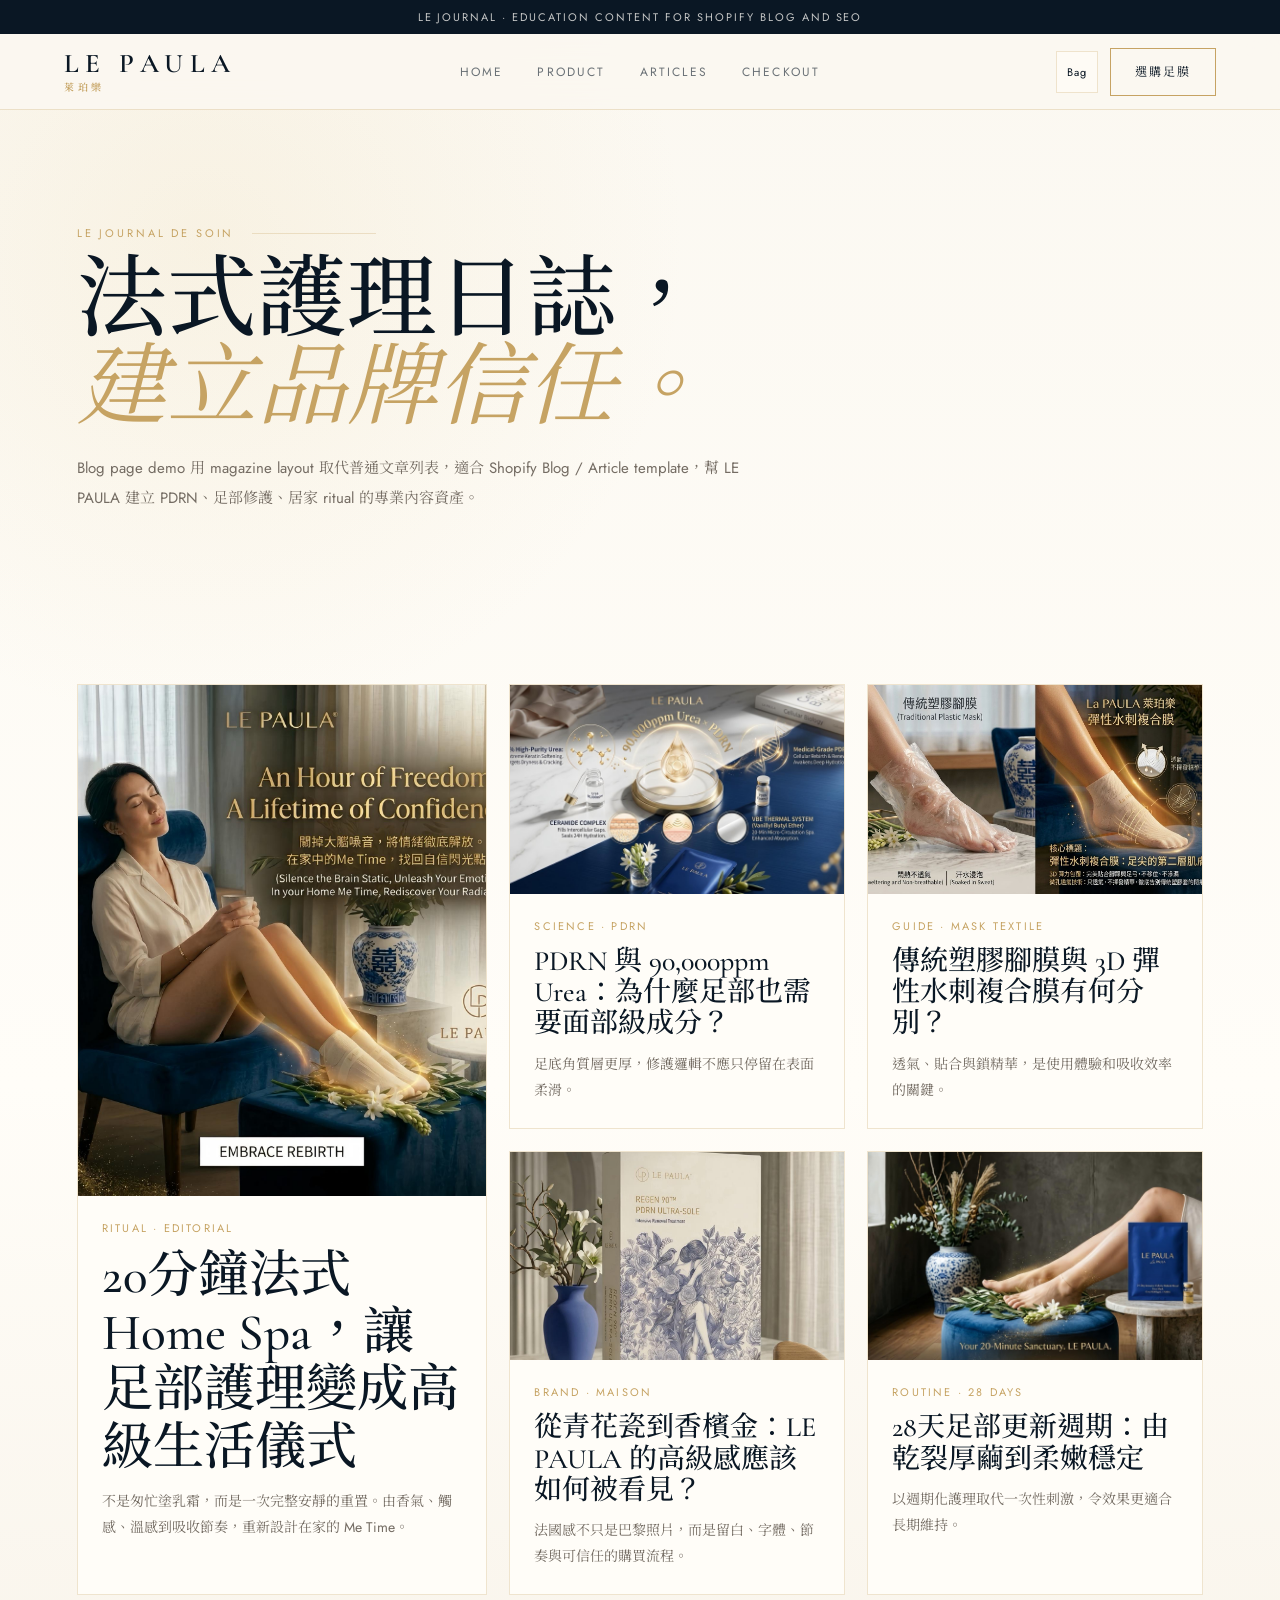
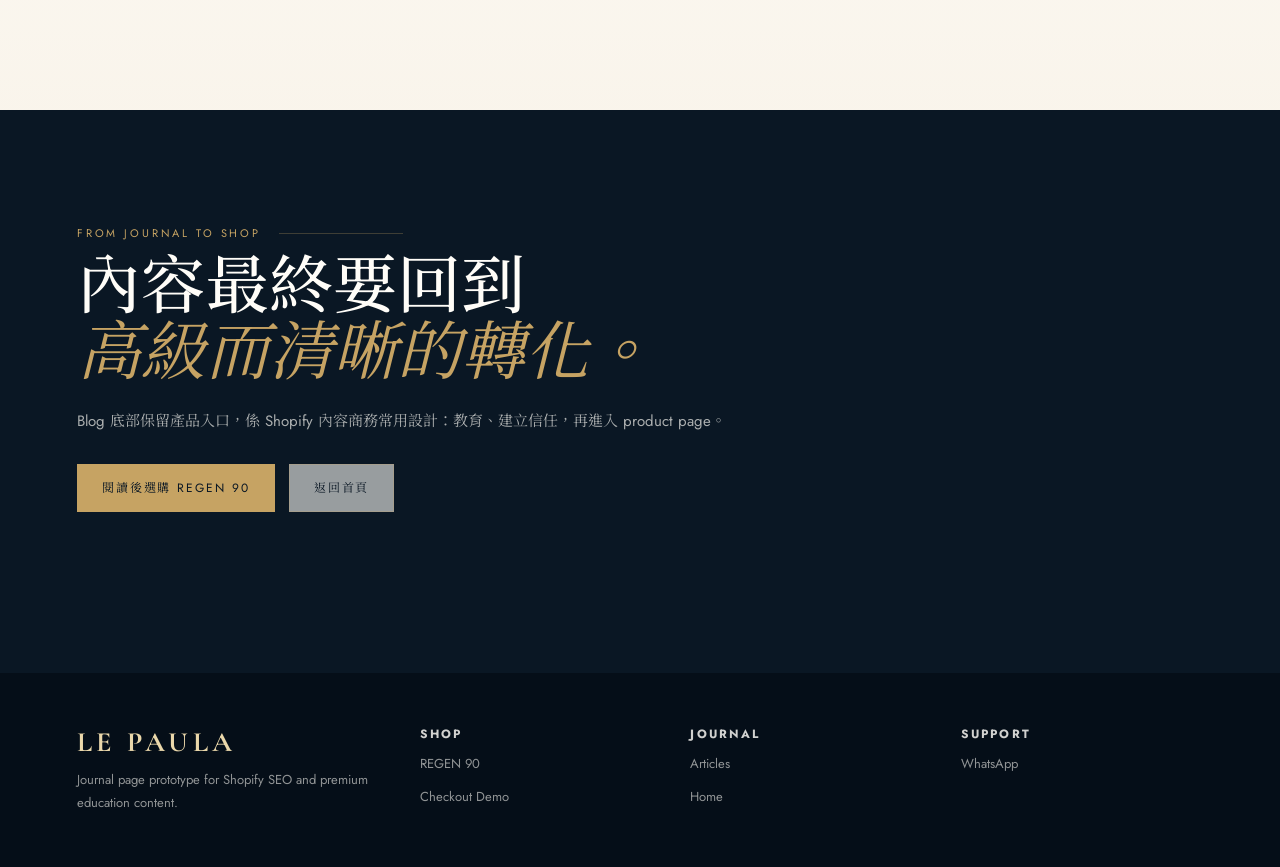
==== shopify-demo/blog.html @ d7af283c "Add French luxury Shopify demo" ====
<!DOCTYPE html>
<html lang="zh-HK">
<head>
  <meta charset="UTF-8">
  <meta name="viewport" content="width=device-width, initial-scale=1.0">
  <title>Le Journal | LE PAULA</title>
  <link rel="preconnect" href="https://fonts.googleapis.com">
  <link rel="preconnect" href="https://fonts.gstatic.com" crossorigin>
  <link href="https://fonts.googleapis.com/css2?family=Cormorant+Garamond:ital,wght@0,400;0,500;0,600;1,400&family=Jost:wght@300;400;500;600&family=Noto+Serif+TC:wght@300;400;500;600&display=swap" rel="stylesheet">
  <link rel="stylesheet" href="assets/shopify-demo.css">
</head>
<body>
<div class="site-shell">
  <div class="announcement">Le Journal · Education content for Shopify blog and SEO</div>
  <nav class="nav">
    <a class="brand" href="index.html">LE PAULA<span>萊珀樂</span></a>
    <ul class="nav-links">
      <li><a href="index.html">Home</a></li>
      <li><a href="product.html">Product</a></li>
      <li><a href="#articles">Articles</a></li>
      <li><a href="payment.html">Checkout</a></li>
    </ul>
    <div class="nav-actions">
      <a class="nav-icon" href="product.html">Bag</a>
      <a class="nav-cta" href="product.html">選購足膜</a>
    </div>
  </nav>

  <header class="page-hero">
    <div class="eyebrow">Le Journal de Soin</div>
    <h1 class="page-title">法式護理日誌，<br><em>建立品牌信任。</em></h1>
    <p class="section-copy">Blog page demo 用 magazine layout 取代普通文章列表，適合 Shopify Blog / Article template，幫 LE PAULA 建立 PDRN、足部修護、居家 ritual 的專業內容資產。</p>
  </header>

  <section class="section" id="articles">
    <div class="journal-grid">
      <article class="journal-card featured">
        <img src="../PHOTO-2026-05-23-18-42-35 2.jpg" alt="Home me time ritual">
        <div class="journal-body">
          <div class="journal-meta">Ritual · Editorial</div>
          <h2 class="journal-title">20分鐘法式 Home Spa，讓足部護理變成高級生活儀式</h2>
          <p>不是匆忙塗乳霜，而是一次完整安靜的重置。由香氣、觸感、溫感到吸收節奏，重新設計在家的 Me Time。</p>
        </div>
      </article>
      <article class="journal-card">
        <img src="../PHOTO-2026-05-23-18-42-35.jpg" alt="Ingredient science">
        <div class="journal-body">
          <div class="journal-meta">Science · PDRN</div>
          <h2 class="journal-title">PDRN 與 90,000ppm Urea：為什麼足部也需要面部級成分？</h2>
          <p>足底角質層更厚，修護邏輯不應只停留在表面柔滑。</p>
        </div>
      </article>
      <article class="journal-card">
        <img src="../PHOTO-2026-05-23-18-42-37.jpg" alt="Mask comparison">
        <div class="journal-body">
          <div class="journal-meta">Guide · Mask Textile</div>
          <h2 class="journal-title">傳統塑膠腳膜與 3D 彈性水刺複合膜有何分別？</h2>
          <p>透氣、貼合與鎖精華，是使用體驗和吸收效率的關鍵。</p>
        </div>
      </article>
      <article class="journal-card">
        <img src="../PHOTO-2026-05-23-18-42-36.jpg" alt="Product box">
        <div class="journal-body">
          <div class="journal-meta">Brand · Maison</div>
          <h2 class="journal-title">從青花瓷到香檳金：LE PAULA 的高級感應該如何被看見？</h2>
          <p>法國感不只是巴黎照片，而是留白、字體、節奏與可信任的購買流程。</p>
        </div>
      </article>
      <article class="journal-card">
        <img src="../PHOTO-2026-05-23-18-42-36 2.jpg" alt="20 minute sanctuary">
        <div class="journal-body">
          <div class="journal-meta">Routine · 28 Days</div>
          <h2 class="journal-title">28天足部更新週期：由乾裂厚繭到柔嫩穩定</h2>
          <p>以週期化護理取代一次性刺激，令效果更適合長期維持。</p>
        </div>
      </article>
    </div>
  </section>

  <section class="section collection">
    <div class="section-head">
      <div class="eyebrow">From Journal To Shop</div>
      <h2 class="section-title">內容最終要回到<br><em>高級而清晰的轉化。</em></h2>
      <p class="section-copy">Blog 底部保留產品入口，係 Shopify 內容商務常用設計：教育、建立信任，再進入 product page。</p>
      <div class="hero-actions">
        <a class="btn btn-gold" href="product.html">閱讀後選購 REGEN 90</a>
        <a class="btn btn-light" href="index.html">返回首頁</a>
      </div>
    </div>
  </section>

  <footer class="footer">
    <div><h3>LE PAULA</h3><p>Journal page prototype for Shopify SEO and premium education content.</p></div>
    <div><b>Shop</b><a href="product.html">REGEN 90</a><a href="payment.html">Checkout Demo</a></div>
    <div><b>Journal</b><a href="#articles">Articles</a><a href="index.html">Home</a></div>
    <div><b>Support</b><a href="https://wa.me/85263869949">WhatsApp</a></div>
  </footer>
</div>
</body>
</html>
---- shopify-demo/assets/shopify-demo.css ----
:root {
  --ink: #0a1724;
  --ink-2: #122941;
  --porcelain: #fbf8f1;
  --porcelain-2: #f2eadc;
  --paper: #fffdf8;
  --gold: #c6a363;
  --gold-2: #ead7aa;
  --rose: #c7b7ad;
  --muted: #746c63;
  --line: rgba(198, 163, 99, 0.28);
  --line-dark: rgba(255, 253, 248, 0.2);
  --shadow: 0 24px 70px rgba(10, 23, 36, 0.12);
  --serif: "Cormorant Garamond", "Noto Serif TC", serif;
  --body: "Jost", "Noto Serif TC", sans-serif;
}

* { box-sizing: border-box; margin: 0; padding: 0; }
html { scroll-behavior: smooth; }
body {
  font-family: var(--body);
  background: var(--porcelain);
  color: var(--ink);
  overflow-x: hidden;
}
img { display: block; max-width: 100%; }
a { color: inherit; text-decoration: none; }
button, input, select {
  font: inherit;
}

.site-shell {
  min-height: 100vh;
  background:
    radial-gradient(circle at 16% 10%, rgba(234, 215, 170, 0.22), transparent 30rem),
    linear-gradient(180deg, var(--porcelain) 0%, #fffdf8 44%, var(--porcelain-2) 100%);
}

.announcement {
  height: 34px;
  display: flex;
  align-items: center;
  justify-content: center;
  padding: 0 18px;
  background: var(--ink);
  color: rgba(255, 253, 248, 0.76);
  font-size: 11px;
  letter-spacing: 0.18em;
  text-transform: uppercase;
}

.nav {
  position: sticky;
  top: 0;
  z-index: 30;
  min-height: 76px;
  display: grid;
  grid-template-columns: 1fr auto 1fr;
  align-items: center;
  gap: 24px;
  padding: 0 clamp(20px, 5vw, 66px);
  background: rgba(251, 248, 241, 0.88);
  border-bottom: 1px solid var(--line);
  backdrop-filter: blur(18px);
}

.brand {
  font-family: var(--serif);
  font-size: 27px;
  font-weight: 600;
  letter-spacing: 0.24em;
  line-height: 1;
}

.brand span {
  display: block;
  margin-top: 6px;
  font-family: var(--body);
  font-size: 10px;
  letter-spacing: 0.36em;
  color: var(--gold);
}

.nav-links {
  display: flex;
  justify-content: center;
  gap: 34px;
  list-style: none;
  color: rgba(10, 23, 36, 0.6);
  font-size: 12px;
  letter-spacing: 0.18em;
  text-transform: uppercase;
}

.nav-actions {
  display: flex;
  justify-content: flex-end;
  align-items: center;
  gap: 12px;
}

.nav-icon {
  width: 42px;
  height: 42px;
  display: grid;
  place-items: center;
  border: 1px solid var(--line);
  background: rgba(255, 253, 248, 0.54);
  color: var(--ink);
  font-size: 11px;
  letter-spacing: 0.08em;
}

.nav-cta, .btn {
  min-height: 48px;
  display: inline-flex;
  align-items: center;
  justify-content: center;
  border: 1px solid transparent;
  padding: 0 24px;
  cursor: pointer;
  font-size: 12px;
  letter-spacing: 0.16em;
  text-transform: uppercase;
  transition: transform 0.24s ease, background 0.24s ease, color 0.24s ease, border-color 0.24s ease;
}

.nav-cta {
  border-color: var(--gold);
  color: var(--ink);
}

.btn:hover, .nav-cta:hover { transform: translateY(-2px); }
.btn-dark { background: var(--ink); color: var(--gold-2); border-color: var(--ink); }
.btn-light { background: rgba(255, 253, 248, 0.58); color: var(--ink); border-color: var(--line); }
.btn-gold { background: var(--gold); color: var(--ink); border-color: var(--gold); }
.btn-full { width: 100%; }

.hero {
  min-height: calc(100vh - 110px);
  display: grid;
  grid-template-columns: minmax(420px, 0.92fr) 1.08fr;
}

.hero-copy {
  padding: clamp(56px, 7vw, 108px) clamp(28px, 6vw, 84px);
  display: flex;
  flex-direction: column;
  justify-content: center;
}

.eyebrow {
  display: flex;
  align-items: center;
  gap: 18px;
  color: var(--gold);
  font-size: 11px;
  letter-spacing: 0.26em;
  text-transform: uppercase;
}

.eyebrow::after {
  content: "";
  width: 124px;
  height: 1px;
  background: var(--line);
}

.hero h1, .page-title, .section-title, .product-title, .journal-title {
  font-family: var(--serif);
  font-weight: 500;
  letter-spacing: 0;
}

.hero h1 {
  margin-top: 24px;
  font-size: clamp(50px, 6.2vw, 88px);
  line-height: 0.92;
}

.hero h1 em, .section-title em, .product-title em, .page-title em {
  color: var(--gold);
  font-style: italic;
  font-weight: 400;
}

.hero-lede {
  margin-top: 24px;
  max-width: 560px;
  color: var(--ink-2);
  font-family: "Noto Serif TC", serif;
  font-size: clamp(18px, 1.7vw, 25px);
  line-height: 1.78;
}

.hero-copy p:not(.hero-lede) {
  margin-top: 16px;
  max-width: 560px;
  color: var(--muted);
  font-size: 15px;
  line-height: 2;
}

.hero-actions {
  margin-top: 28px;
  display: flex;
  gap: 14px;
  flex-wrap: wrap;
}

.hero-media {
  position: relative;
  min-height: calc(100vh - 110px);
  background: var(--ink);
  overflow: hidden;
}

.hero-media img {
  width: 100%;
  height: 100%;
  object-fit: cover;
  object-position: center;
}

.hero-panel {
  position: absolute;
  right: 36px;
  bottom: 36px;
  width: min(360px, calc(100% - 72px));
  padding: 26px;
  color: var(--paper);
  background: rgba(10, 23, 36, 0.74);
  border: 1px solid rgba(234, 215, 170, 0.36);
  backdrop-filter: blur(16px);
}

.hero-panel strong {
  display: block;
  font-family: var(--serif);
  color: var(--gold-2);
  font-size: 31px;
  line-height: 1.05;
  font-weight: 500;
}

.hero-panel span {
  display: block;
  margin-top: 10px;
  color: rgba(255, 253, 248, 0.72);
  font-size: 14px;
  line-height: 1.8;
}

.section {
  padding: clamp(72px, 9vw, 132px) clamp(22px, 6vw, 82px);
}

.section-head {
  max-width: 760px;
  margin-bottom: 46px;
}

.section-title {
  margin-top: 14px;
  font-size: clamp(38px, 5vw, 70px);
  line-height: 1.02;
}

.section-copy {
  margin-top: 20px;
  max-width: 680px;
  color: var(--muted);
  font-size: 15px;
  line-height: 2;
}

.science-strip {
  display: grid;
  grid-template-columns: repeat(4, 1fr);
  border-top: 1px solid var(--line);
  border-bottom: 1px solid var(--line);
}

.science-item {
  min-height: 210px;
  padding: 32px 26px;
  border-right: 1px solid var(--line);
}

.science-item:last-child { border-right: 0; }
.science-item b {
  display: block;
  font-family: var(--serif);
  color: var(--gold);
  font-size: 28px;
  font-weight: 500;
}
.science-item span {
  display: block;
  margin-top: 14px;
  color: var(--muted);
  font-size: 14px;
  line-height: 1.85;
}

.editorial {
  display: grid;
  grid-template-columns: 0.9fr 1.1fr;
  gap: clamp(34px, 7vw, 88px);
  align-items: center;
}

.framed-image {
  position: relative;
}

.framed-image::before {
  content: "";
  position: absolute;
  left: -18px;
  top: 20px;
  width: 92%;
  height: 94%;
  border: 1px solid var(--line);
}

.framed-image img {
  position: relative;
  width: 100%;
  aspect-ratio: 3 / 4;
  object-fit: cover;
  object-position: center top;
  border: 1px solid var(--line);
  background: var(--paper);
}

.quote {
  margin-top: 28px;
  padding: 28px 34px;
  border-left: 2px solid var(--gold);
  background: rgba(255, 253, 248, 0.64);
  color: var(--ink-2);
  font-family: "Noto Serif TC", serif;
  font-size: 19px;
  line-height: 1.9;
}

.collection {
  background: var(--ink);
  color: var(--paper);
}

.collection .section-copy { color: rgba(255, 253, 248, 0.66); }
.collection .section-title { color: var(--paper); }
.product-grid {
  display: grid;
  grid-template-columns: repeat(3, 1fr);
  gap: 1px;
  background: var(--line-dark);
  border: 1px solid var(--line-dark);
}

.product-card {
  background: rgba(255, 253, 248, 0.045);
  padding: 28px;
  display: flex;
  flex-direction: column;
}

.product-card img {
  width: 100%;
  aspect-ratio: 4 / 3;
  object-fit: cover;
  background: rgba(255, 253, 248, 0.06);
  border: 1px solid rgba(255, 253, 248, 0.12);
}

.product-card h3 {
  margin-top: 24px;
  color: var(--gold-2);
  font-family: var(--serif);
  font-size: 31px;
  font-weight: 500;
  line-height: 1.05;
}

.product-card p {
  margin-top: 12px;
  color: rgba(255, 253, 248, 0.66);
  font-size: 14px;
  line-height: 1.75;
  flex: 1;
}

.price-line {
  margin-top: 22px;
  display: flex;
  justify-content: space-between;
  align-items: center;
  color: var(--paper);
}

.journal-grid {
  display: grid;
  grid-template-columns: 1.1fr 0.9fr 0.9fr;
  gap: 22px;
}

.journal-card {
  background: var(--paper);
  border: 1px solid var(--line);
  min-height: 100%;
}

.journal-card.featured { grid-row: span 2; }
.journal-card img {
  width: 100%;
  aspect-ratio: 16 / 10;
  object-fit: cover;
}
.journal-card.featured img { aspect-ratio: 4 / 5; }
.journal-body { padding: 24px; }
.journal-meta {
  color: var(--gold);
  font-size: 11px;
  letter-spacing: 0.2em;
  text-transform: uppercase;
}
.journal-title {
  margin-top: 12px;
  font-size: 28px;
  line-height: 1.12;
}
.journal-card.featured .journal-title { font-size: clamp(36px, 4vw, 56px); }
.journal-body p {
  margin-top: 12px;
  color: var(--muted);
  font-size: 14px;
  line-height: 1.85;
}

.page-hero {
  padding: clamp(76px, 9vw, 122px) clamp(22px, 6vw, 82px) 56px;
}

.page-title {
  margin-top: 16px;
  max-width: 840px;
  font-size: clamp(48px, 7vw, 96px);
  line-height: 0.98;
}

.product-layout {
  display: grid;
  grid-template-columns: minmax(0, 1.06fr) minmax(360px, 0.94fr);
  gap: clamp(34px, 6vw, 76px);
  align-items: start;
}

.product-gallery {
  display: grid;
  gap: 18px;
}
.product-gallery img {
  width: 100%;
  object-fit: cover;
  border: 1px solid var(--line);
  background: var(--paper);
}
.product-gallery .main-img { aspect-ratio: 4 / 4.7; }
.thumb-row {
  display: grid;
  grid-template-columns: repeat(3, 1fr);
  gap: 14px;
}
.thumb-row img { aspect-ratio: 1; }

.purchase-panel {
  position: sticky;
  top: 104px;
  padding: clamp(28px, 4vw, 44px);
  background: var(--paper);
  border: 1px solid var(--line);
  box-shadow: var(--shadow);
}

.product-title {
  font-size: clamp(42px, 5vw, 68px);
  line-height: 1.02;
}

.rating {
  margin: 18px 0;
  color: var(--gold);
  font-size: 13px;
  letter-spacing: 0.18em;
}
.product-price {
  font-family: var(--serif);
  font-size: 56px;
  color: var(--ink);
  line-height: 1;
}
.product-note {
  margin-top: 16px;
  color: var(--muted);
  font-size: 15px;
  line-height: 1.9;
}

.choice-row, .checkout-field {
  margin-top: 22px;
}
.label {
  display: block;
  margin-bottom: 10px;
  color: var(--gold);
  font-size: 11px;
  letter-spacing: 0.18em;
  text-transform: uppercase;
}
.select, .input {
  width: 100%;
  height: 50px;
  border: 1px solid var(--line);
  background: rgba(255, 253, 248, 0.8);
  color: var(--ink);
  padding: 0 14px;
  outline: none;
}
.qty-control {
  display: grid;
  grid-template-columns: 48px 1fr 48px;
  width: 168px;
  border: 1px solid var(--line);
}
.qty-control button {
  border: 0;
  background: transparent;
  cursor: pointer;
  color: var(--ink);
  font-size: 18px;
}
.qty-control input {
  height: 48px;
  border: 0;
  text-align: center;
  background: transparent;
}

.trust-list {
  margin-top: 24px;
  display: grid;
  gap: 12px;
  list-style: none;
  color: var(--muted);
  font-size: 14px;
}

.details {
  margin-top: 42px;
  border-top: 1px solid var(--line);
}
.detail-row {
  padding: 18px 0;
  border-bottom: 1px solid var(--line);
}
.detail-row summary {
  cursor: pointer;
  color: var(--ink);
  font-family: "Noto Serif TC", serif;
  font-size: 18px;
}
.detail-row p {
  margin-top: 12px;
  color: var(--muted);
  line-height: 1.8;
}

.checkout {
  display: grid;
  grid-template-columns: minmax(0, 1fr) minmax(360px, 0.72fr);
  min-height: calc(100vh - 110px);
}

.checkout-main {
  padding: clamp(42px, 6vw, 82px);
}
.checkout-summary {
  padding: clamp(42px, 5vw, 68px);
  background: var(--ink);
  color: var(--paper);
}
.checkout-box {
  max-width: 720px;
}
.checkout-title {
  font-family: var(--serif);
  font-size: clamp(44px, 6vw, 74px);
  line-height: 1;
}
.form-grid {
  display: grid;
  grid-template-columns: repeat(2, 1fr);
  gap: 16px;
  margin-top: 28px;
}
.form-grid .full { grid-column: 1 / -1; }
.checkout-section {
  margin-top: 34px;
  padding-top: 28px;
  border-top: 1px solid var(--line);
}
.checkout-section h2 {
  font-family: "Noto Serif TC", serif;
  color: var(--ink);
  font-size: 22px;
  font-weight: 500;
}
.summary-line {
  display: flex;
  justify-content: space-between;
  gap: 18px;
  padding: 18px 0;
  border-bottom: 1px solid var(--line-dark);
  color: rgba(255, 253, 248, 0.72);
}
.summary-line strong {
  color: var(--gold-2);
}
.summary-product {
  display: grid;
  grid-template-columns: 94px 1fr;
  gap: 18px;
  align-items: center;
  margin-bottom: 24px;
}
.summary-product img {
  width: 94px;
  aspect-ratio: 1;
  object-fit: cover;
  border: 1px solid var(--line-dark);
}
.summary-product h3 {
  color: var(--gold-2);
  font-family: var(--serif);
  font-size: 25px;
  font-weight: 500;
  line-height: 1.08;
}
.summary-total {
  margin-top: 24px;
  display: flex;
  justify-content: space-between;
  align-items: baseline;
  color: var(--paper);
}
.summary-total strong {
  font-family: var(--serif);
  color: var(--gold-2);
  font-size: 46px;
  font-weight: 500;
}

.thanks {
  min-height: calc(100vh - 110px);
  display: grid;
  place-items: center;
  padding: clamp(48px, 7vw, 88px) 22px;
}
.thanks-card {
  width: min(960px, 100%);
  display: grid;
  grid-template-columns: 0.9fr 1.1fr;
  background: var(--paper);
  border: 1px solid var(--line);
  box-shadow: var(--shadow);
}
.thanks-card img {
  width: 100%;
  height: 100%;
  object-fit: cover;
}
.thanks-copy {
  padding: clamp(34px, 6vw, 72px);
}
.order-number {
  margin-top: 22px;
  display: inline-flex;
  padding: 10px 14px;
  border: 1px solid var(--line);
  color: var(--gold);
  font-size: 12px;
  letter-spacing: 0.16em;
}
.next-steps {
  margin-top: 26px;
  display: grid;
  gap: 14px;
  list-style: none;
  color: var(--muted);
  font-size: 15px;
  line-height: 1.7;
}

.footer {
  padding: 52px clamp(22px, 6vw, 82px);
  background: #050e18;
  color: rgba(255, 253, 248, 0.56);
  display: grid;
  grid-template-columns: 1.3fr repeat(3, 1fr);
  gap: 28px;
}
.footer h3 {
  color: var(--gold-2);
  font-family: var(--serif);
  font-size: 28px;
  letter-spacing: 0.16em;
}
.footer p, .footer a {
  margin-top: 10px;
  display: block;
  color: rgba(255, 253, 248, 0.56);
  font-size: 13px;
  line-height: 1.75;
}
.footer b {
  display: block;
  color: rgba(255, 253, 248, 0.82);
  margin-bottom: 8px;
  font-size: 12px;
  letter-spacing: 0.18em;
  text-transform: uppercase;
}

@media (max-width: 980px) {
  .announcement { height: auto; min-height: 34px; text-align: center; line-height: 1.5; }
  .nav {
    grid-template-columns: 1fr auto;
  }
  .nav-links { display: none; }
  .nav-actions .nav-icon { display: none; }
  .hero, .editorial, .product-layout, .checkout, .thanks-card {
    grid-template-columns: 1fr;
  }
  .hero-media {
    min-height: 520px;
  }
  .science-strip, .product-grid, .journal-grid, .footer {
    grid-template-columns: 1fr 1fr;
  }
  .journal-card.featured { grid-row: auto; }
  .checkout-summary { order: -1; }
  .purchase-panel {
    position: relative;
    top: auto;
  }
}

@media (max-width: 600px) {
  .brand { font-size: 21px; letter-spacing: 0.18em; }
  .brand span { display: none; }
  .nav { min-height: 68px; padding: 0 18px; }
  .nav-cta { min-height: 42px; padding: 0 12px; font-size: 11px; letter-spacing: 0.08em; }
  .hero-copy { padding: 54px 22px; }
  .hero h1 { font-size: 50px; }
  .hero-actions .btn { width: 100%; }
  .hero-panel { left: 20px; right: 20px; bottom: 20px; width: auto; }
  .science-strip, .product-grid, .journal-grid, .thumb-row, .footer, .form-grid {
    grid-template-columns: 1fr;
  }
  .science-item { border-right: 0; border-bottom: 1px solid var(--line); }
  .page-title { font-size: 48px; }
  .section-title, .product-title, .checkout-title { font-size: 40px; }
  .journal-card.featured .journal-title { font-size: 34px; }
  .summary-product { grid-template-columns: 76px 1fr; }
  .summary-total strong { font-size: 36px; }
}
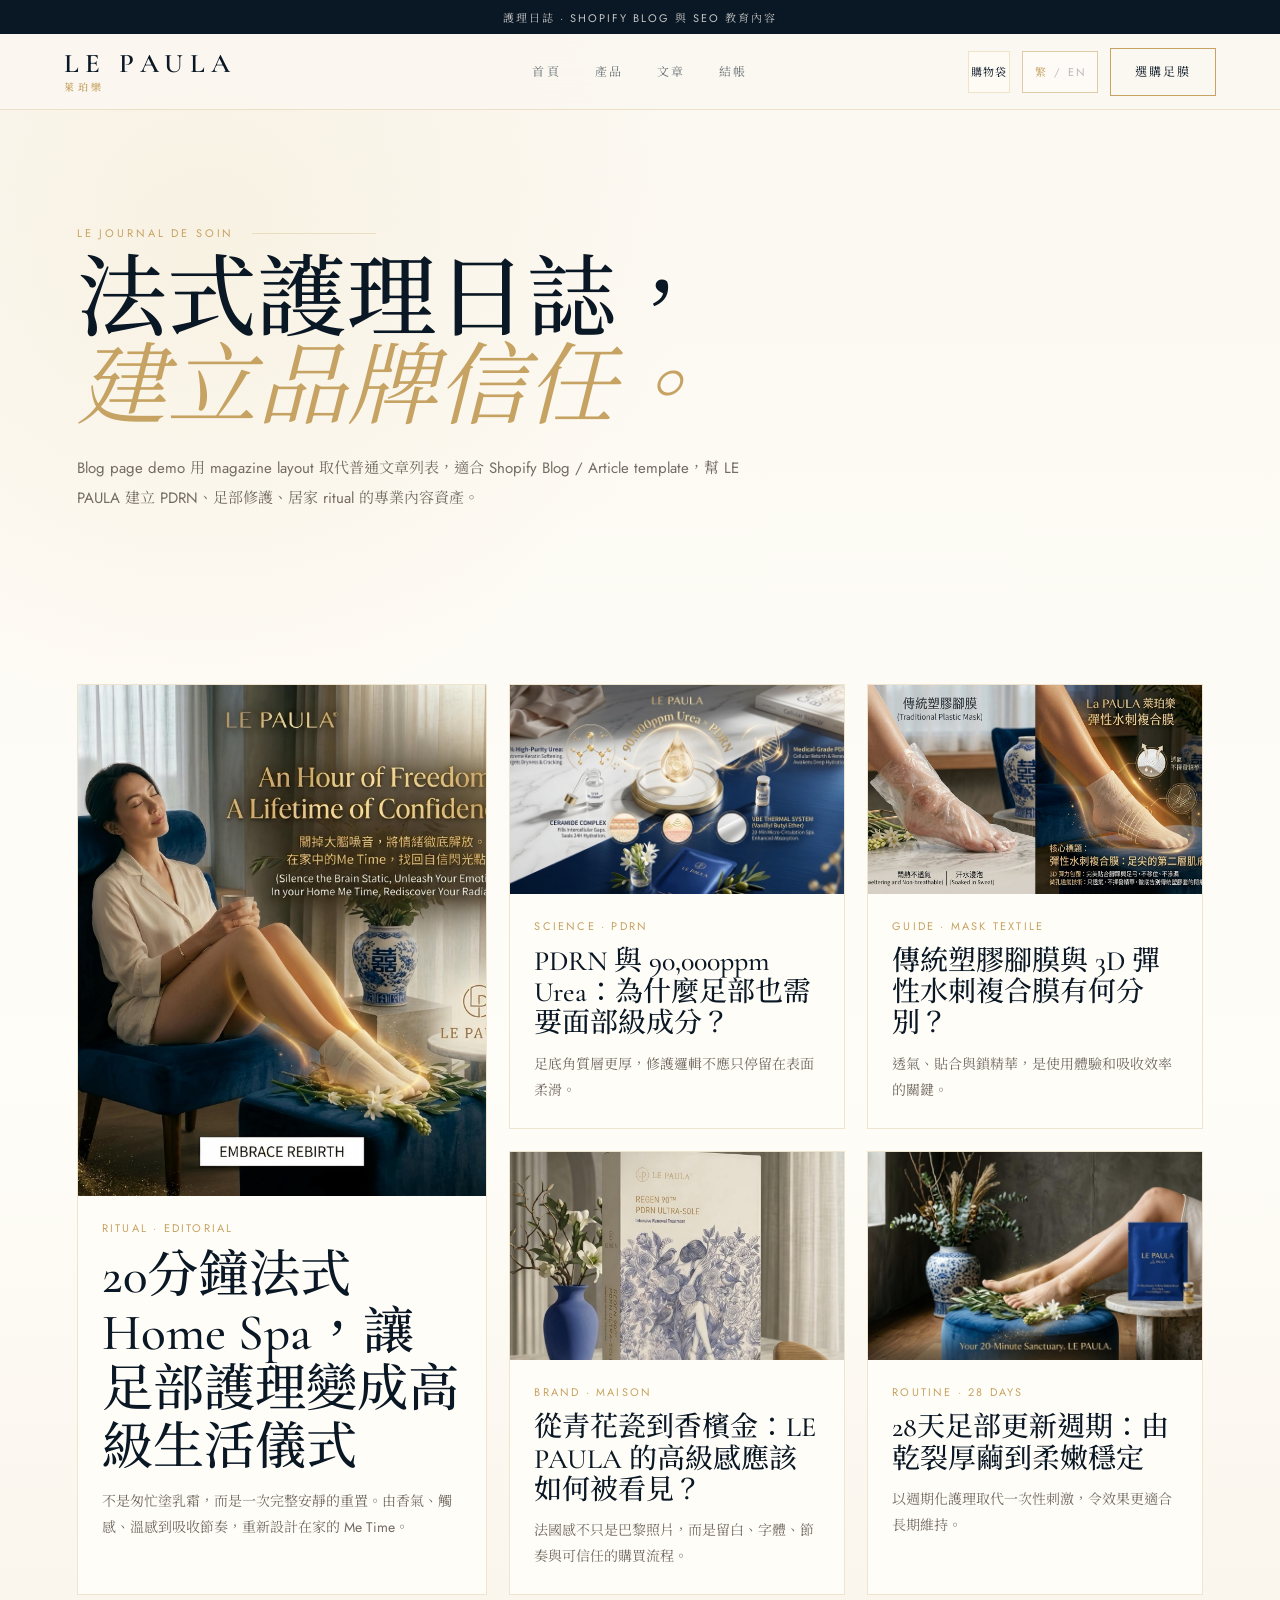
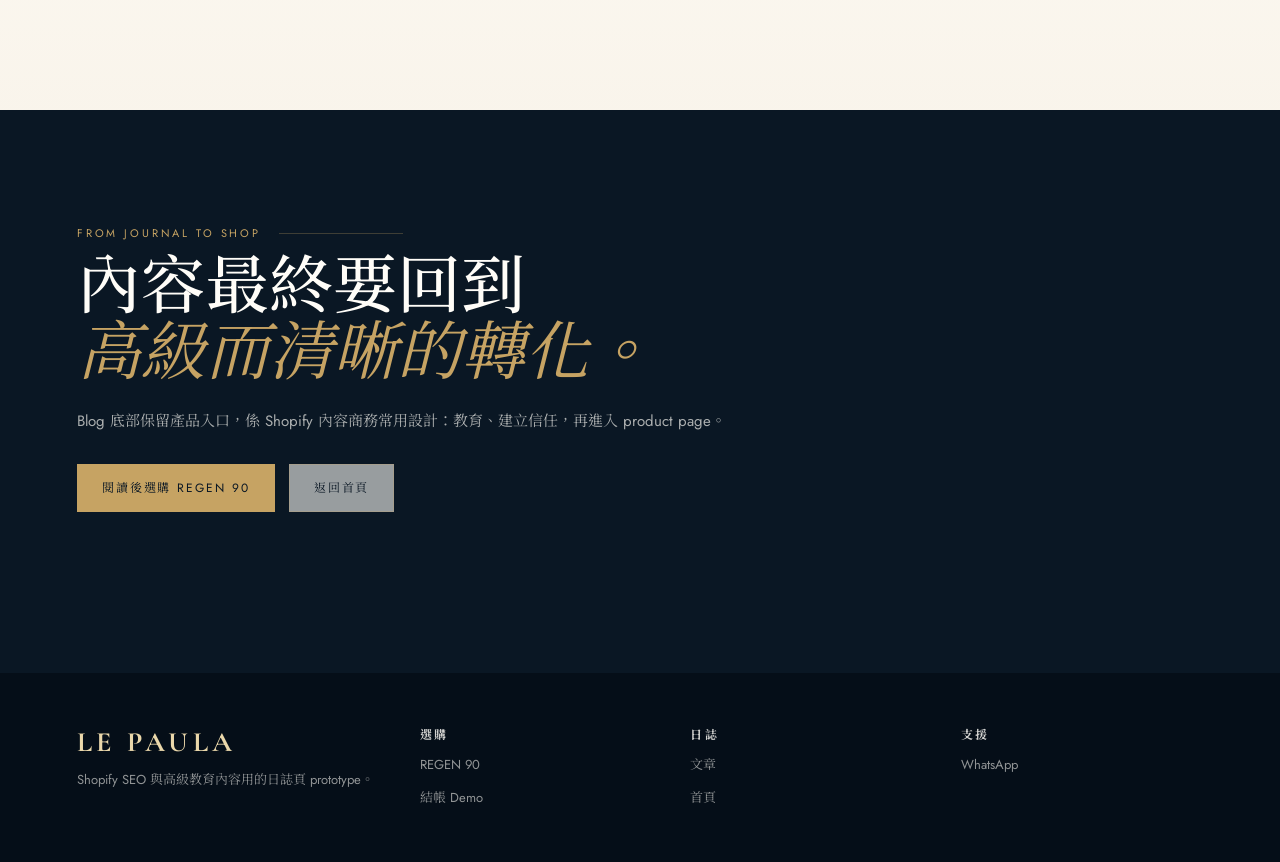
==== commit 8eb72524: "Add bilingual language toggle" ====
--- a/shopify-demo/blog.html
+++ b/shopify-demo/blog.html
@@ -22,6 +22,9 @@
     </ul>
     <div class="nav-actions">
       <a class="nav-icon" href="product.html">Bag</a>
+      <button class="lang-toggle" type="button" data-lang-toggle aria-label="Switch to English">
+        <span data-lang-option="zh">繁</span><span class="lang-divider">/</span><span data-lang-option="en">EN</span>
+      </button>
       <a class="nav-cta" href="product.html">選購足膜</a>
     </div>
   </nav>
@@ -96,5 +99,6 @@
     <div><b>Support</b><a href="https://wa.me/85263869949">WhatsApp</a></div>
   </footer>
 </div>
+<script src="assets/shopify-demo.js"></script>
 </body>
 </html>
--- a/shopify-demo/assets/shopify-demo.css
+++ b/shopify-demo/assets/shopify-demo.css
@@ -109,6 +109,45 @@
   color: var(--ink);
   font-size: 11px;
   letter-spacing: 0.08em;
+}
+
+.lang-toggle {
+  height: 42px;
+  min-width: 76px;
+  display: inline-flex;
+  align-items: center;
+  justify-content: center;
+  gap: 7px;
+  border: 1px solid rgba(190, 151, 87, 0.48);
+  background: rgba(255, 253, 248, 0.72);
+  color: rgba(10, 23, 36, 0.6);
+  cursor: pointer;
+  font-family: "Jost", "Noto Serif TC", sans-serif;
+  font-size: 11px;
+  letter-spacing: 0.12em;
+  text-transform: uppercase;
+  transition: transform 0.24s ease, border-color 0.24s ease, color 0.24s ease, background 0.24s ease;
+}
+
+.lang-toggle:hover {
+  transform: translateY(-2px);
+  border-color: var(--gold);
+  color: var(--ink);
+  background: rgba(255, 253, 248, 0.94);
+}
+
+.lang-toggle [data-lang-option] {
+  opacity: 0.48;
+}
+
+.lang-toggle[data-current-lang="zh"] [data-lang-option="zh"],
+.lang-toggle[data-current-lang="en"] [data-lang-option="en"] {
+  opacity: 1;
+  color: var(--gold);
+}
+
+.lang-divider {
+  color: rgba(10, 23, 36, 0.26);
 }
 
 .nav-cta, .btn {
@@ -761,6 +800,8 @@
   .brand { font-size: 21px; letter-spacing: 0.18em; }
   .brand span { display: none; }
   .nav { min-height: 68px; padding: 0 18px; }
+  .nav-actions { gap: 8px; }
+  .lang-toggle { min-width: 66px; height: 40px; font-size: 10px; gap: 5px; }
   .nav-cta { min-height: 42px; padding: 0 12px; font-size: 11px; letter-spacing: 0.08em; }
   .hero-copy { padding: 54px 22px; }
   .hero h1 { font-size: 50px; }
